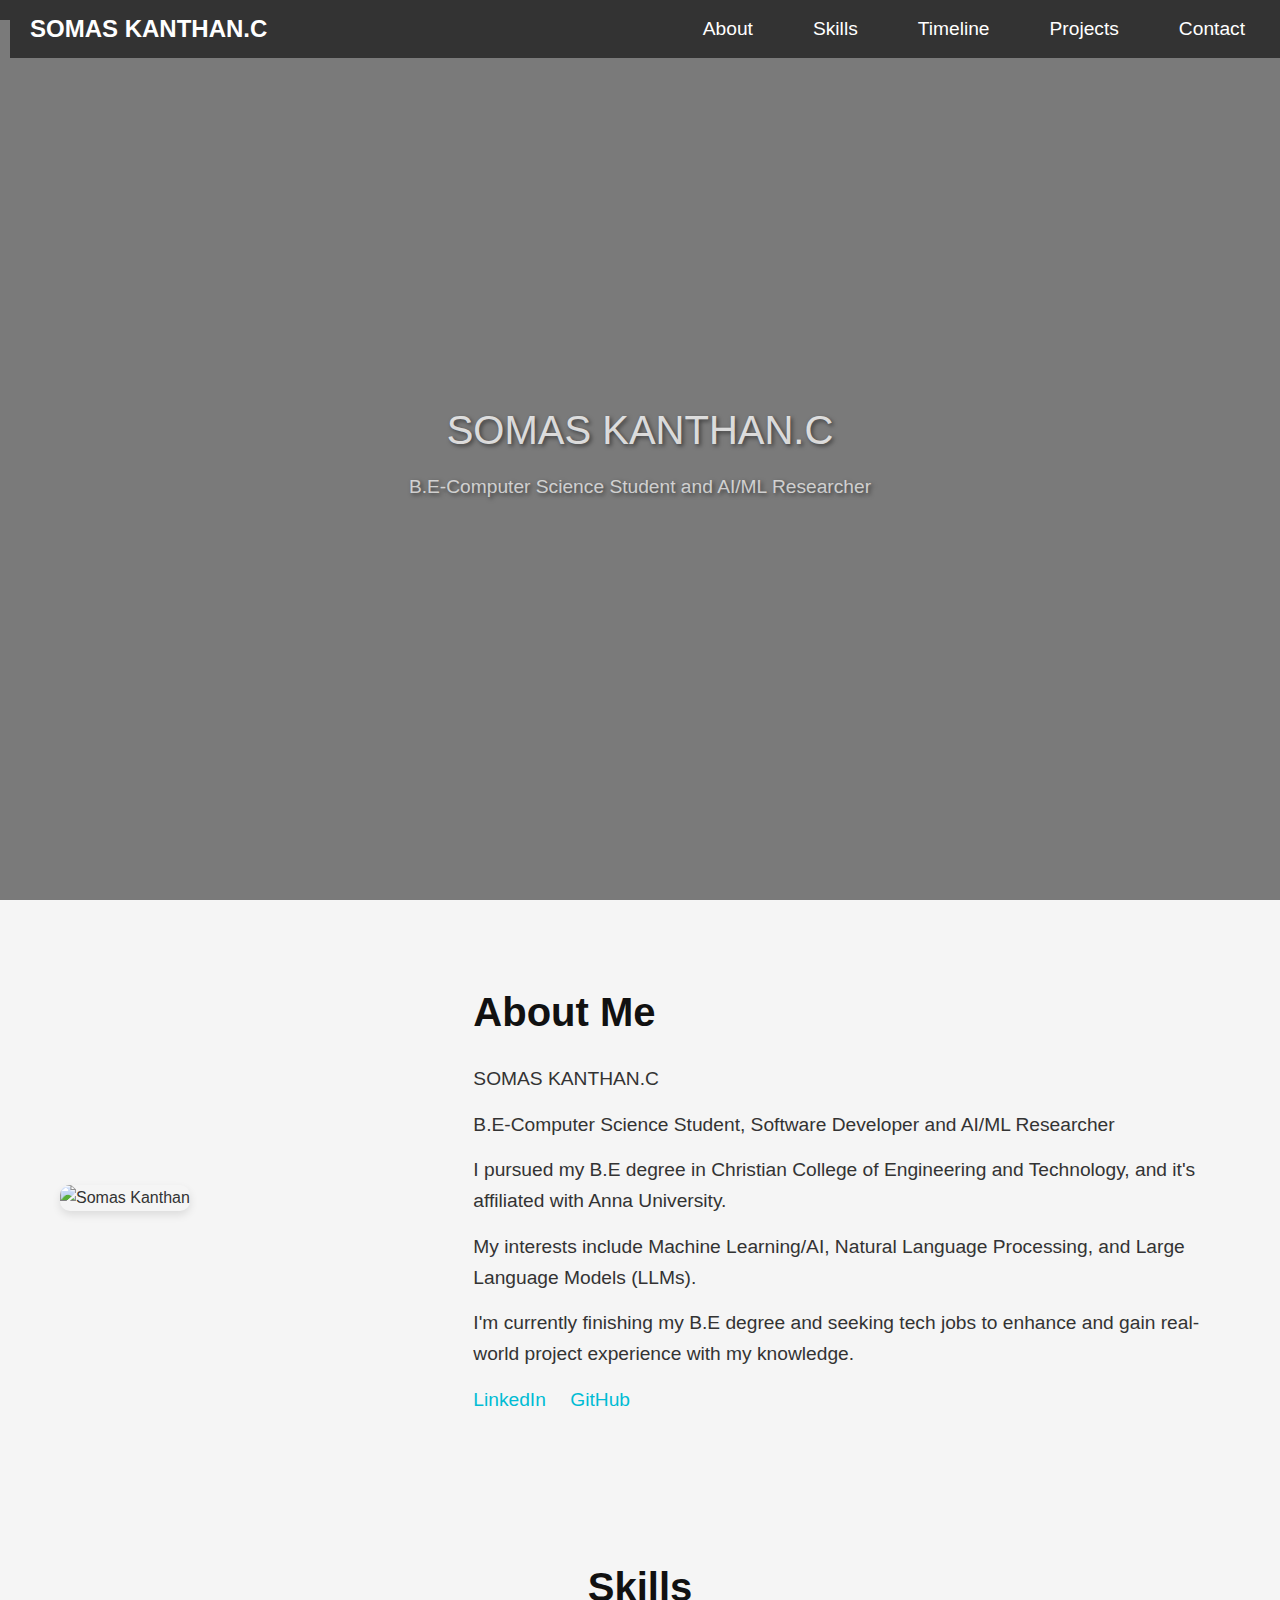
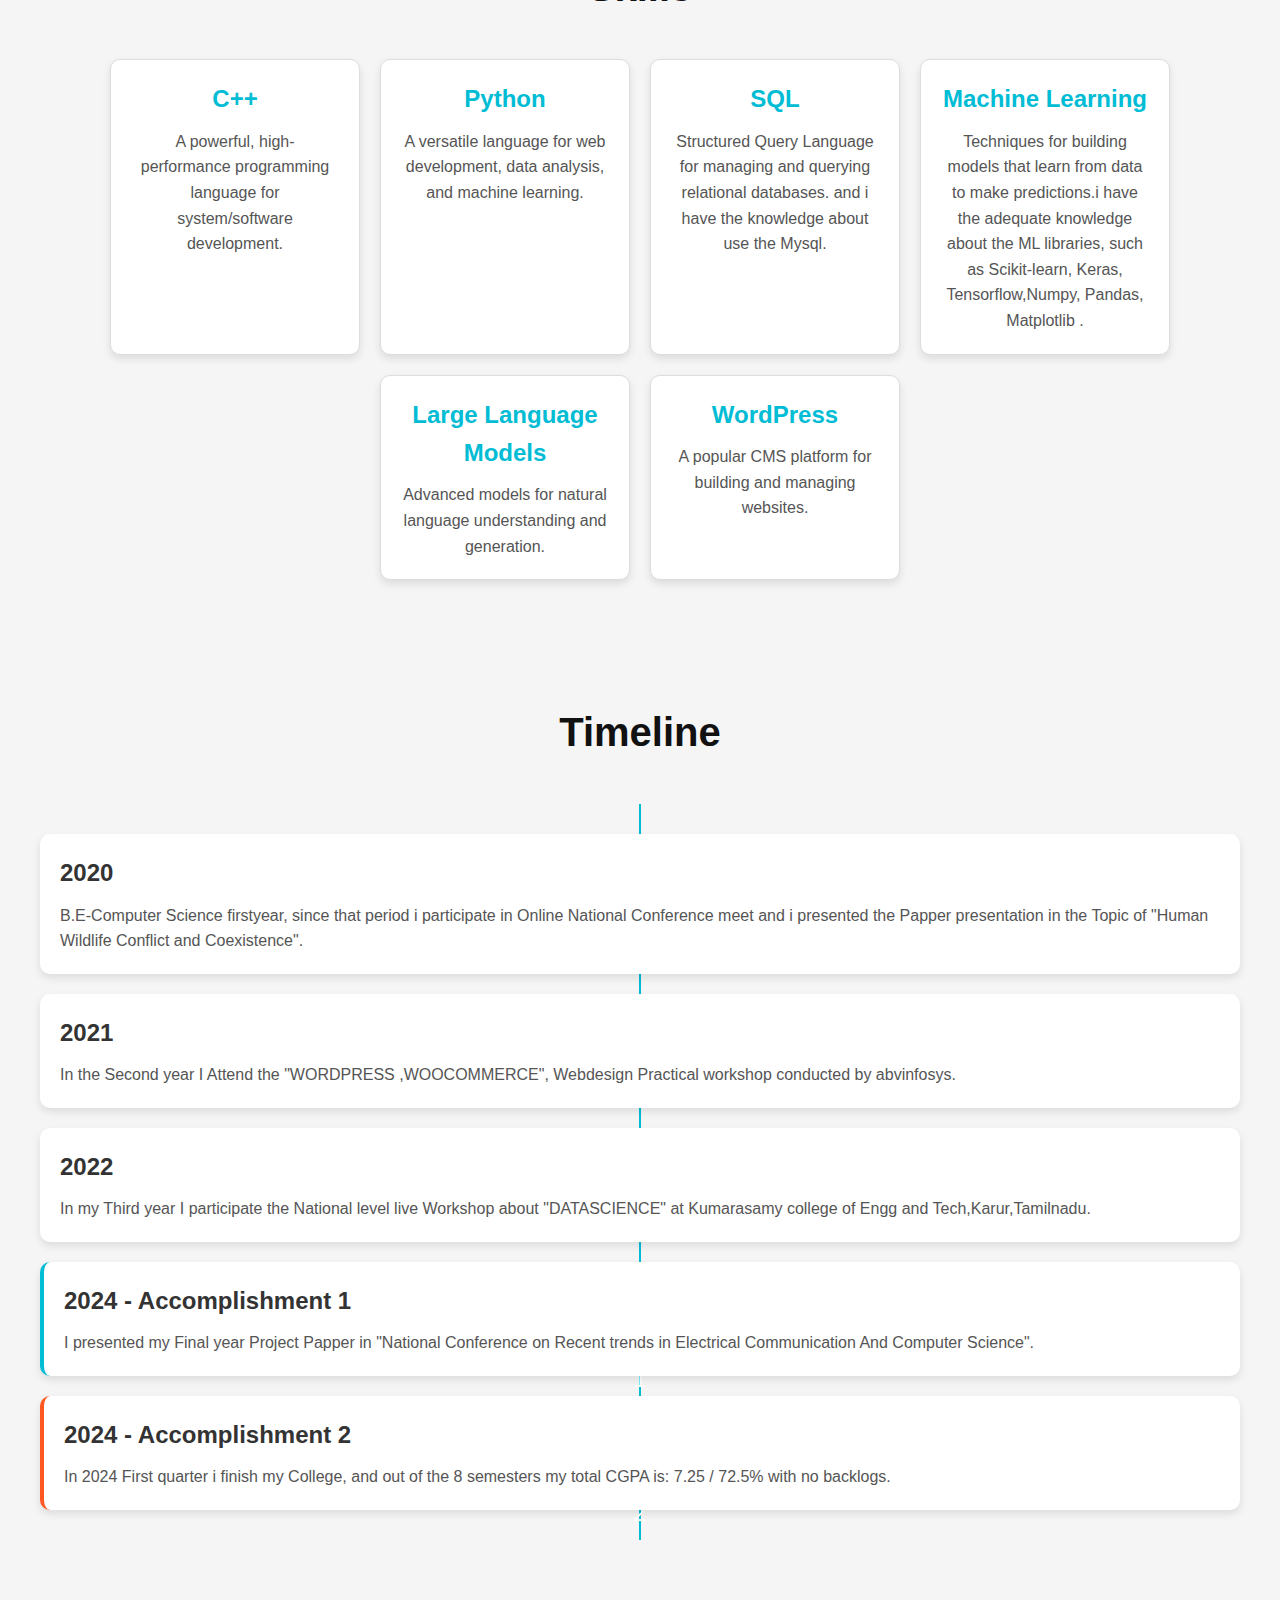
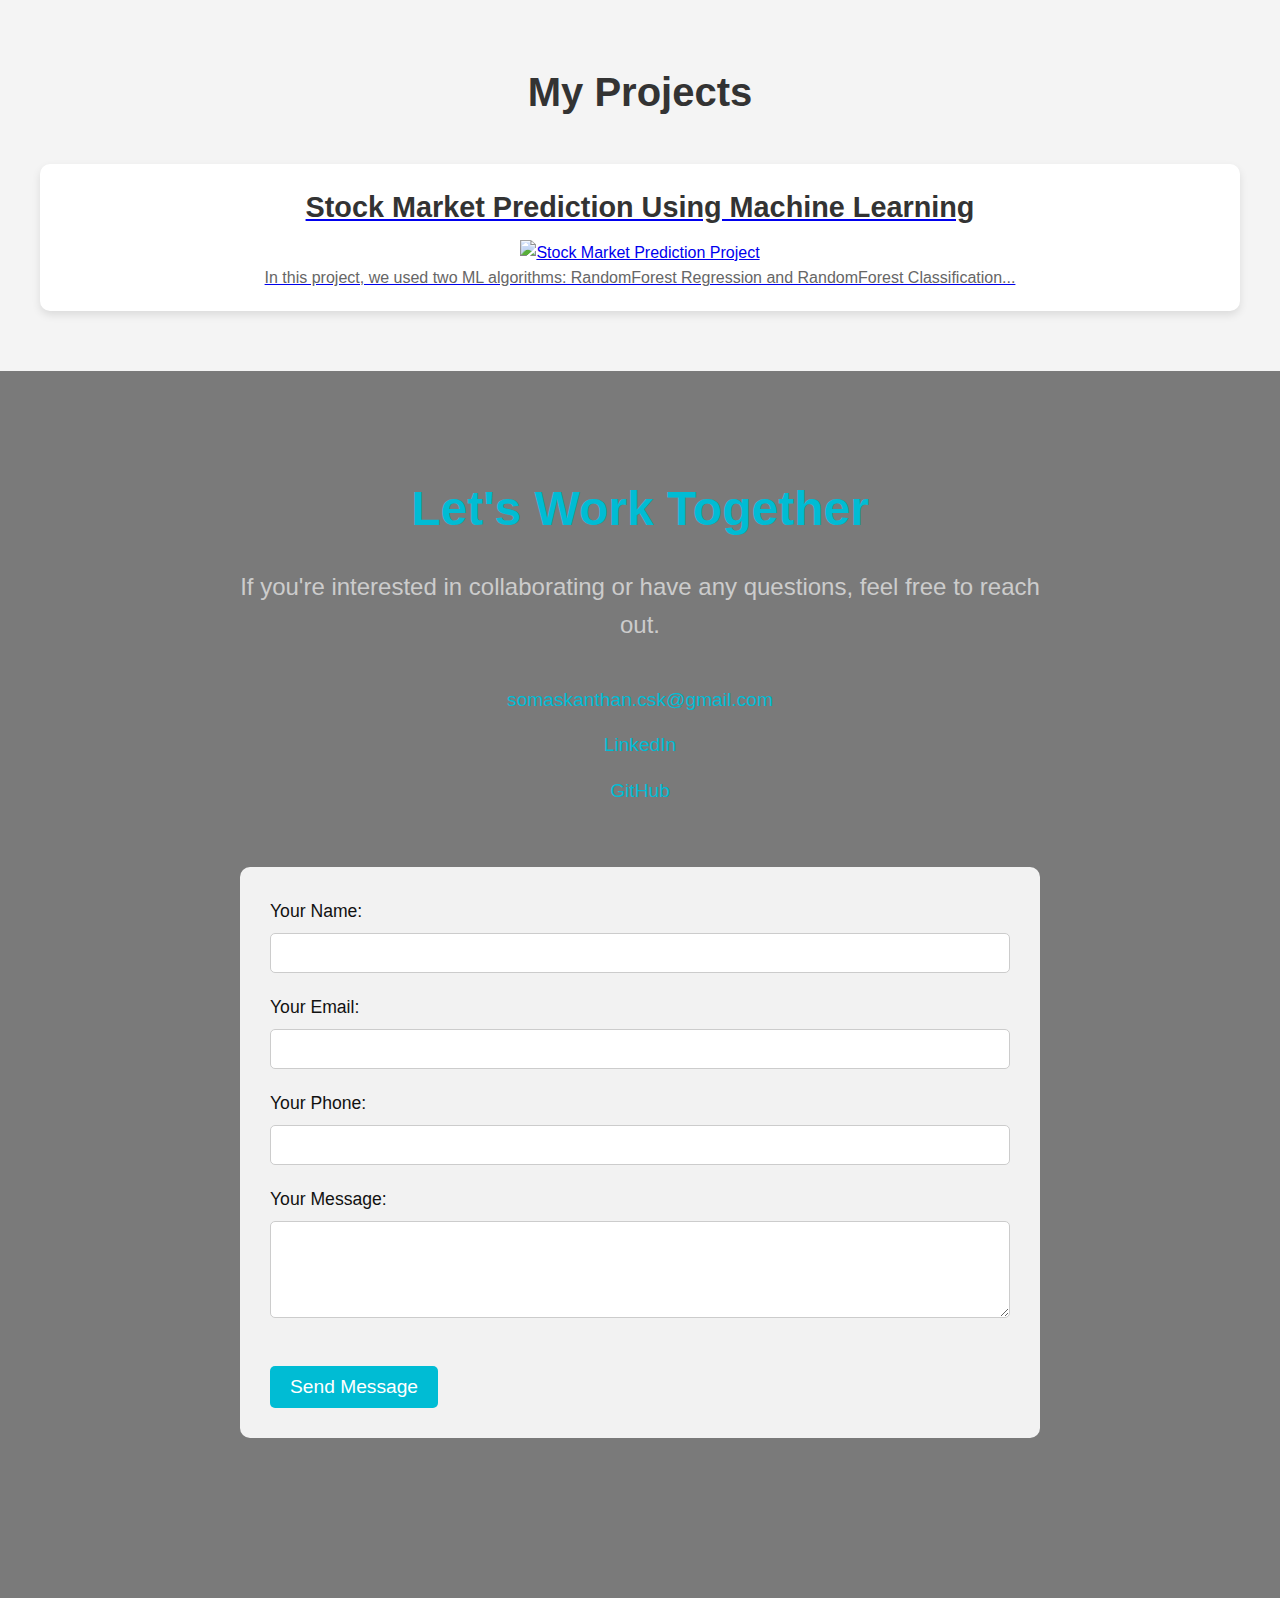
==== index.html @ 2683471f "Add files via upload" ====
<!DOCTYPE html>
<html lang="en">
<head>
    <meta charset="UTF-8">
    <meta name="viewport" content="width=device-width, initial-scale=1.0">
    <title>Somas Kanthan | Portfolio</title>
    <link rel="stylesheet" href="styles.css">
    <link href="https://fonts.googleapis.com/css2?family=Roboto:wght@400;500;700&display=swap" rel="stylesheet"> <!-- Google Fonts -->
</head>
<body>
    <header class="navbar">
  <nav class="navbar">
    <div class="nav-name">
        <a href="#hero">SOMAS KANTHAN.C</a>
    </div>
    <ul class="nav-links">
        <li><a href="#about">About</a></li>
        <li><a href="#skills">Skills</a></li>
        <li><a href="#timeline">Timeline</a></li>
        <li><a href="#projects">Projects</a></li> <!-- Added Projects link -->
        <li><a href="#contact">Contact</a></li>
    </ul>
</nav>

    </header>
    <section id="hero" class="hero-section">
    <div class="hero-content">
        <h1>SOMAS KANTHAN.C</h1>
        <p>B.E-Computer Science Student and AI/ML Researcher</p>
    </div>
</section>
<section id="about" class="about-section">
    <div class="about-container">
        <div class="about-image">
            <img src="D:/Downloads/sublime/portfolio/images/me 2.jpg" alt="Somas Kanthan">
        </div>
        <div class="about-content">
            <h2>About Me</h2>
            <p>SOMAS KANTHAN.C</p>
            <p>B.E-Computer Science Student, Software Developer and AI/ML Researcher</p>
            <p>I pursued my B.E degree in Christian College of Engineering and Technology, and it's affiliated with Anna University.</p>
            <p>My interests include Machine Learning/AI, Natural Language Processing, and Large Language Models (LLMs).</p>
            <p>I'm currently finishing my B.E degree and seeking tech jobs to enhance and gain real-world project experience with my knowledge.</p>
            <div class="about-links">
                <a href="https://www.linkedin.com/in/csomask1873" target="_blank">LinkedIn</a>
                <a href="https://github.com/somaskanthan/Python_Repository" target="_blank">GitHub</a>
            </div>
        </div>
    </div>
</section>
<section id="skills" class="skills-section">
    <div class="skills-container">
        <h2>Skills</h2>
        <div class="skills-cards">
            <div class="skill-card">
                <h3>C++</h3>
                <p>A powerful, high-performance programming language for system/software development.</p>
            </div>
            <div class="skill-card">
                <h3>Python</h3>
                <p>A versatile language for web development, data analysis, and machine learning.</p>
            </div>
            <div class="skill-card">
                <h3>SQL</h3>
                <p>Structured Query Language for managing and querying relational databases. and i have the knowledge about use the Mysql.</p>
            </div>
            <div class="skill-card">
                <h3>Machine Learning</h3>
                <p>Techniques for building models that learn from data to make predictions.i have the adequate knowledge about the ML libraries, such as Scikit-learn, Keras, Tensorflow,Numpy, Pandas, Matplotlib .</p>
            </div>
            <div class="skill-card">
                <h3>Large Language Models</h3>
                <p>Advanced models for natural language understanding and generation.</p>
            </div>
            <div class="skill-card">
                <h3>WordPress</h3>
                <p>A popular CMS platform for building and managing websites.</p>
            </div>
        </div>
    </div>
</section>
<section id="timeline" class="timeline-section">
    <div class="timeline-container">
        <h2>Timeline</h2>
        <div class="timeline">
            <div class="timeline-item">
                <div class="timeline-icon">2020</div>
                <div class="timeline-content">
                    <h3>2020</h3>
                    <p>B.E-Computer Science firstyear, since that period i participate in Online National Conference meet and i presented the Papper presentation in the Topic of "Human Wildlife Conflict and Coexistence". </p>
                </div>
            </div>
            <div class="timeline-item">
                <div class="timeline-icon">2021</div>
                <div class="timeline-content">
                    <h3>2021</h3>
                    <p>In the Second year I Attend the "WORDPRESS ,WOOCOMMERCE", Webdesign Practical workshop conducted by abvinfosys.</p>
                </div>
            </div>
            <div class="timeline-item">
                <div class="timeline-icon">2022</div>
                <div class="timeline-content">
                    <h3>2022</h3>
                    <p>In my Third year I participate the National level live Workshop about "DATASCIENCE" at Kumarasamy college of Engg and Tech,Karur,Tamilnadu.</p>
                </div>
            </div>
            <div class="timeline-item">
                <div class="timeline-icon icon-accomplishment1">2024-1</div>
                <div class="timeline-content content-accomplishment1">
                    <h3>2024 - Accomplishment 1</h3>
                    <p>I presented my Final year Project Papper in "National Conference on Recent trends in Electrical Communication And Computer Science".
                    </p>
                </div>
            </div>
            <div class="timeline-item">
                <div class="timeline-icon icon-accomplishment2">2024-2</div>
                <div class="timeline-content content-accomplishment2">
                    <h3>2024 - Accomplishment 2</h3>
                    <p>In 2024 First quarter i finish my College, and out of the 8 semesters my total CGPA is: 7.25 / 72.5% with no backlogs.</p>
                </div>
            </div>
         </div>
    </div>
</section>
<section id="projects" class="projects-section">
    <h2>My Projects</h2>
    <div class="projects-grid">
        <!-- Project 1 Card -->
        <div class="project-card">
            <a href="project1.html">
                <div class="project-content">
                    <h3>Stock Market Prediction Using Machine Learning</h3>
                    <div class="project-image">
                        <img src="C:/Users/SomasKanthan/OneDrive/Pictures/Screenshots/Screenshot 2024-05-09 181832.png" alt="Stock Market Prediction Project">
                    </div>
                    <p>In this project, we used two ML algorithms: RandomForest Regression and RandomForest Classification...</p>
                </div>
            </a>
        </div>
    </div>
</section>



<section id="contact" class="contact-section">
    <div class="contact-container">
        <h2>Let's Work Together</h2>
        <p>If you're interested in collaborating or have any questions, feel free to reach out.</p>
        <div class="contact-links">
            <a href="mailto:somaskanthan.csk@gmail.com" class="contact-link">somaskanthan.csk@gmail.com</a>
            <a href="https://www.linkedin.com/in/csomask1873" target="_blank" class="contact-link">LinkedIn</a>
            <a href="https://github.com/somaskanthan/Python_Repository" target="_blank" class="contact-link">GitHub</a>
        </div>
    </div>

    <!-- Contact Form -->
    <div class="contact-form-container">
        <form action="https://formspree.io/f/{your_form_id}" method="POST">
            <div class="form-group">
                <label for="name">Your Name:</label>
                <input type="text" id="name" name="name" required>
            </div>
            <div class="form-group">
                <label for="email">Your Email:</label>
                <input type="email" id="email" name="_replyto" required>
            </div>
            <div class="form-group">
                <label for="phone">Your Phone:</label>
                <input type="text" id="phone" name="phone">
            </div>
            <div class="form-group">
                <label for="message">Your Message:</label>
                <textarea id="message" name="message" rows="5" required></textarea>
            </div>
            <button type="submit">Send Message</button>
        </form>
    </div>
</section>










<!-- Add the rest of your sections here -->
</body>
</html>
---- styles.css ----
/* Reset */
* {
    margin: 0;
    padding: 0;
    box-sizing: border-box;
}

/* Body Styling */
body {
    font-family: 'Roboto', sans-serif;
    background-color: #1e1e1e;
    color: #fff;
    line-height: 1.6;
}

/* Navigation Bar Styling */
.navbar {
    display: flex;
    justify-content: flex-start;
    align-items: center;
    padding: 0 50px; /* Adjusted padding to match spacing */
    background-color: #333;
    position: fixed;
    width: 100%;
    top: 0;
    z-index: 1000;
}

.nav-name {
    margin-right: 50px; /* Added margin to create space between the name and the navigation links */
}

.nav-name a {
    text-decoration: none;
    color: #c7be5a; /* Color for your name */
    font-size: 1.2em;
    font-weight: bold;
    transition: color 0.3s;
}

.nav-links {
    list-style: none;
    margin: 0;
    padding: 0;
    display: flex;
}

.nav-links li {
    margin: 0 25px; /* Adjusted spacing between navigation items */
}

.nav-links a {
    text-decoration: none;
    color: #fff;
    font-size: 1.2em;
    transition: color 0.3s;
}

.nav-links a:hover {
    color: #00bcd4;
}

.nav-name a:hover {
    color: #fff;
}


/* Hero Section Styling */
/* Hero Section Styling */
.hero-section {
    height: 100vh;
    background: url('D:/Downloads/sublime/portfolio/images/pexels-chaitaastic-1797121.jpg') no-repeat center center/cover;
    display: flex;
    justify-content: center;
    align-items: center;
    text-align: center;
    color: #fff;
    position: relative;
}

/* Darken the background image for better text contrast */
.hero-section::before {
    content: '';
    position: absolute;
    top: 0;
    left: 0;
    width: 100%;
    height: 100%;
    background: rgba(0, 0, 0, 0.5); /* Adjust opacity to darken */
    z-index: 0;
}

.hero-content {
    z-index: 1;
}

.hero-section h1 {
    font-size: 2.5em; /* Reduced font size */
    margin-bottom: 10px;
    font-weight: 500;
    color: rgba(255, 255, 255, 0.8); /* Adjusted color for less visibility */
    text-shadow: 2px 2px 4px rgba(0, 0, 0, 0.5); /* Subtle text shadow */
}

.hero-section p {
    font-size: 1.2em; /* Reduced font size */
    font-weight: 400;
    color: rgba(255, 255, 255, 0.7); /* Adjusted color for less visibility */
    text-shadow: 2px 2px 4px rgba(0, 0, 0, 0.5); /* Subtle text shadow */
}
/* About Section Styling */
/* About Section Styling */
.about-section {
    padding: 60px 20px;
    background-color: #f5f5f5;
    color: #333;
}

.about-container {
    display: flex;
    flex-wrap: wrap;
    max-width: 1200px;
    margin: 0 auto;
    align-items: center;
}

.about-image {
    flex: 1;
    padding: 20px;
}

.about-image img {
    width: 100%;
    border-radius: 10px;
    box-shadow: 0 4px 8px rgba(0, 0, 0, 0.1);
}

.about-content {
    flex: 2;
    padding: 20px;
}

.about-content h2 {
    font-size: 2.5em;
    margin-bottom: 20px;
    color: #111;
}

.about-content p {
    font-size: 1.2em;
    margin-bottom: 15px;
    line-height: 1.6;
}

.about-links a {
    display: inline-block;
    margin-right: 20px;
    font-size: 1.2em;
    color: #00bcd4;
    text-decoration: none;
    transition: color 0.3s ease;
}

.about-links a:hover {
    color: #007b8f;
}
/*
/* Skills Section Styling */
/* Skills Section Styling */
.skills-section {
    padding: 60px 20px;
    background-color: #f5f5f5;
    color: #333;
    text-align: center;
}

.skills-container {
    max-width: 1200px;
    margin: 0 auto;
}

.skills-section h2 {
    font-size: 2.5em;
    margin-bottom: 40px;
    color: #111;
}

.skills-cards {
    display: flex;
    flex-wrap: wrap;
    justify-content: center;
    gap: 20px;
}

.skill-card {
    background-color: #fff;
    border: 1px solid #ddd;
    border-radius: 10px;
    padding: 20px;
    width: 250px;
    box-shadow: 0 4px 8px rgba(0, 0, 0, 0.1);
    transition: transform 0.3s ease, box-shadow 0.3s ease;
}

.skill-card:hover {
    transform: translateY(-5px);
    box-shadow: 0 6px 12px rgba(0, 0, 0, 0.15);
}

.skill-card h3 {
    font-size: 1.5em;
    margin-bottom: 10px;
    color: #00bcd4;
}

.skill-card p {
    font-size: 1em;
    color: #555;
}
/*
/* Timeline Section Styling */
.timeline-section {
    padding: 60px 20px;
    background-color: #f5f5f5;
    color: #333;
}

.timeline-container {
    max-width: 1200px;
    margin: 0 auto;
    position: relative;
}

.timeline-container h2 {
    font-size: 2.5em;
    margin-bottom: 40px;
    color: #111;
    text-align: center;
}

.timeline {
    position: relative;
    padding: 10px 0;
}

.timeline::before {
    content: '';
    position: absolute;
    left: 50%;
    height: 100%;
    border-left: 2px solid #00bcd4;
    top: 0;
    transform: translateX(-50%);
}

.timeline-item {
    position: relative;
    margin: 20px 0;
    display: flex;
    align-items: center;
}

.timeline-icon {
    position: absolute;
    left: 50%;
    width: 60px;
    height: 60px;
    color: #fff;
    border-radius: 50%;
    text-align: center;
    line-height: 60px;
    font-size: 1.5em;
    transform: translateX(-50%);
    box-shadow: 0 4px 8px rgba(0, 0, 0, 0.1);
}

.icon-accomplishment1 {
    background-color: #00bcd4; /* Color for Accomplishment 1 */
}

.icon-accomplishment2 {
    background-color: #ff5722; /* Color for Accomplishment 2 */
}

.timeline-content {
    position: relative;
    width: 100%;
    padding: 20px;
    background-color: #fff;
    border-radius: 10px;
    box-shadow: 0 4px 8px rgba(0, 0, 0, 0.1);
}

.content-accomplishment1 {
    border-left: 4px solid #00bcd4; /* Border color for Accomplishment 1 */
}

.content-accomplishment2 {
    border-left: 4px solid #ff5722; /* Border color for Accomplishment 2 */
}

.timeline-content h3 {
    font-size: 1.5em;
    margin-bottom: 10px;
}

.timeline-content p {
    font-size: 1em;
    color: #555;
}


/* Contact Section Styling with Background Image */
.contact-section {
    padding: 100px 20px;
    background: url('D:/Downloads/sublime/portfolio/images/contact-background.jpg') no-repeat center center;
    background-size: cover;
    color: #fff;
    text-align: center;
    position: relative;
}

.contact-section::before {
    content: '';
    position: absolute;
    top: 0;
    left: 0;
    width: 100%;
    height: 100%;
    background-color: rgba(0, 0, 0, 0.5); /* Dark overlay to enhance text visibility */
    z-index: 1;
}

.contact-container,
.contact-form-container {
    position: relative;
    z-index: 2;
    max-width: 800px;
    margin: 0 auto 60px auto;
    text-align: left;
}

.contact-container h2 {
    font-size: 3em;
    margin-bottom: 20px;
    color: #00bcd4;
    text-align: center;
}

.contact-container p {
    font-size: 1.5em;
    margin-bottom: 40px;
    color: #ccc;
    text-align: center;
}

.contact-links {
    margin-top: 20px;
    text-align: center;
}

.contact-link {
    display: block;
    font-size: 1.2em;
    color: #00bcd4;
    margin-bottom: 15px;
    text-decoration: none;
    transition: color 0.3s;
}

.contact-link:hover {
    color: #fff;
}

/* Contact Form Styling */
.contact-form-container {
    background-color: rgba(255, 255, 255, 0.9);
    padding: 30px;
    border-radius: 10px;
}

.form-group {
    margin-bottom: 20px;
}

.form-group label {
    display: block;
    margin-bottom: 8px;
    font-size: 1.1em;
    color: #111;
}

.form-group input,
.form-group textarea {
    width: 100%;
    padding: 10px;
    border: 1px solid #ccc;
    border-radius: 5px;
    font-size: 1em;
}

button[type="submit"] {
    padding: 10px 20px;
    font-size: 1.2em;
    color: #fff;
    background-color: #00bcd4;
    border: none;
    border-radius: 5px;
    cursor: pointer;
    margin-top: 20px;
}

button[type="submit"]:hover {
    background-color: #0097a7;
}
body {
    font-family: Arial, sans-serif;
    line-height: 1.6;
    margin: 0;
    padding: 0;
}

.navbar {
    background-color: #333;
    padding: 1em;
    position: fixed;
    width: 100%;
    top: 0;
    z-index: 1000;
}

.nav-name a {
    color: #8f6f0e;
    font-size: 1.5em;
    text-decoration: none;
}

.nav-links {
    list-style: none;
    float: right;
}

.nav-links li {
    display: inline;
    margin-left: 15px;
}

.nav-links a {
    color: white;
    text-decoration: none;
    font-size: 1.2em;
}

.project-detail {
    margin: 80px auto 20px auto;
    padding: 20px;
    max-width: 800px;
    background-color: #f9f9f9;
    border-radius: 10px;
}

.project-detail h2 {
    color: #333;
    margin-bottom: 20px;
}

.project-detail h3 {
    color: #555;
    margin-top: 30px;
}

.project-detail p {
    color: #666;
    margin-bottom: 15px;
}
/* */
.projects-section {
    padding: 60px 20px;
    background-color: #f4f4f4;
}

.projects-grid {
    display: grid;
    grid-template-columns: repeat(auto-fit, minmax(300px, 1fr));
    gap: 20px;
    max-width: 1200px;
    margin: 0 auto;
}

.project-card {
    background-color: white;
    border-radius: 10px;
    overflow: hidden;
    box-shadow: 0 4px 8px rgba(0, 0, 0, 0.1);
    transition: transform 0.3s ease;
}

.project-card:hover {
    transform: translateY(-5px);
}

.project-image img {
    width: 100%;
    height: auto;
}

.project-content {
    padding: 20px;
}

.project-content h3 {
    margin: 0 0 10px;
    color: #333;
    font-size: 1.5em;
}

.project-content p {
    color: #666;
    margin-bottom: 0;
}
/**/
..projects-section {
    padding: 60px 20px;
    background-color: #f4f4f4;
}

.projects-section h2 {
    text-align: center;
    font-size: 2.5em;
    color: #333;
    margin-bottom: 40px;
}

.projects-grid {
    display: grid;
    grid-template-columns: repeat(auto-fit, minmax(300px, 1fr));
    gap: 20px;
    max-width: 1200px;
    margin: 0 auto;
}

.project-card {
    background-color: white;
    border-radius: 10px;
    overflow: hidden;
    box-shadow: 0 4px 8px rgba(0, 0, 0, 0.1);
    transition: transform 0.3s ease;
}

.project-card:hover {
    transform: translateY(-5px);
}

.project-image img {
    width: 100%;
    height: auto;
}

.project-content {
    padding: 20px;
    text-align: center;
}

.project-content h3 {
    margin: 0 0 10px;
    color: #333;
    font-size: 1.8em;
}

.project-content p {
    color: #666;
    margin-bottom: 0;
}

body {
    font-family: Arial, sans-serif;
    margin: 0;
    padding: 0;
    background-color: #f4f4f4;
}

.navbar {
    background-color: #333;
    padding: 10px;
    display: flex;
    justify-content: space-between;
    align-items: center;
    color: #fff;
}

.navbar a {
    color: #fff;
    text-decoration: none;
    padding: 10px;
}

.navbar a:hover {
    color: #f4f4f4;
    background-color: #555;
}

.project-details-section {
    padding: 40px 20px;
    max-width: 1200px;
    margin: 0 auto;
    background-color: white;
    border-radius: 10px;
    box-shadow: 0 4px 8px rgba(0, 0, 0, 0.1);
}

.project-details-section h2 {
    text-align: center;
    font-size: 2.5em;
    color: #333;
    margin-bottom: 20px;
}

.project-details-section p {
    font-size: 1.2em;
    color: #666;
    margin-bottom: 40px;
}

.image-gallery {
    display: grid;
    grid-template-columns: repeat(auto-fit, minmax(200px, 1fr));
    gap: 20px;
}

.image-card img {
    width: 100%;
    height: auto;
    border-radius: 10px;
    box-shadow: 0 4px 8px rgba(0, 0, 0, 0.1);
    transition: transform 0.3s ease;
}

.image-card img:hover {
    transform: scale(1.05);
}

footer {
    text-align: center;
    padding: 20px;
    background-color: #333;
    color: #fff;
    margin-top: 20px;
}
body {
    font-family: Arial, sans-serif;
    margin: 0;
    padding: 0;
    background-color: #f4f4f4;
}

.navbar {
    background-color: #333;
    padding: 10px;
    display: flex;
    justify-content: space-between;
    align-items: center;
    color: #fff;
}

.navbar a {
    color: #fff;
    text-decoration: none;
    padding: 10px;
}

.navbar a:hover {
    color: #f4f4f4;
    background-color: #555;
}

.project-details-section {
    padding: 40px 20px;
    max-width: 1200px;
    margin: 0 auto;
    background-color: white;
    border-radius: 10px;
    box-shadow: 0 4px 8px rgba(0, 0, 0, 0.1);
}

.project-details-section h2 {
    text-align: center;
    font-size: 2.5em;
    color: #333;
    margin-bottom: 20px;
}

.project-details-section p {
    font-size: 1.2em;
    color: #666;
    margin-bottom: 40px;
}

.image-gallery {
    display: grid;
    grid-template-columns: repeat(auto-fit, minmax(200px, 1fr));
    gap: 20px;
}

.image-card img {
    width: 100%;
    height: auto;
    border-radius: 10px;
    box-shadow: 0 4px 8px rgba(0, 0, 0, 0.1);
    transition: transform 0.3s ease;
}

.image-card img:hover {
    transform: scale(1.05);
}

footer {
    text-align: center;
    padding: 20px;
    background-color: #333;
    color: #fff;
    margin-top: 20px;
}
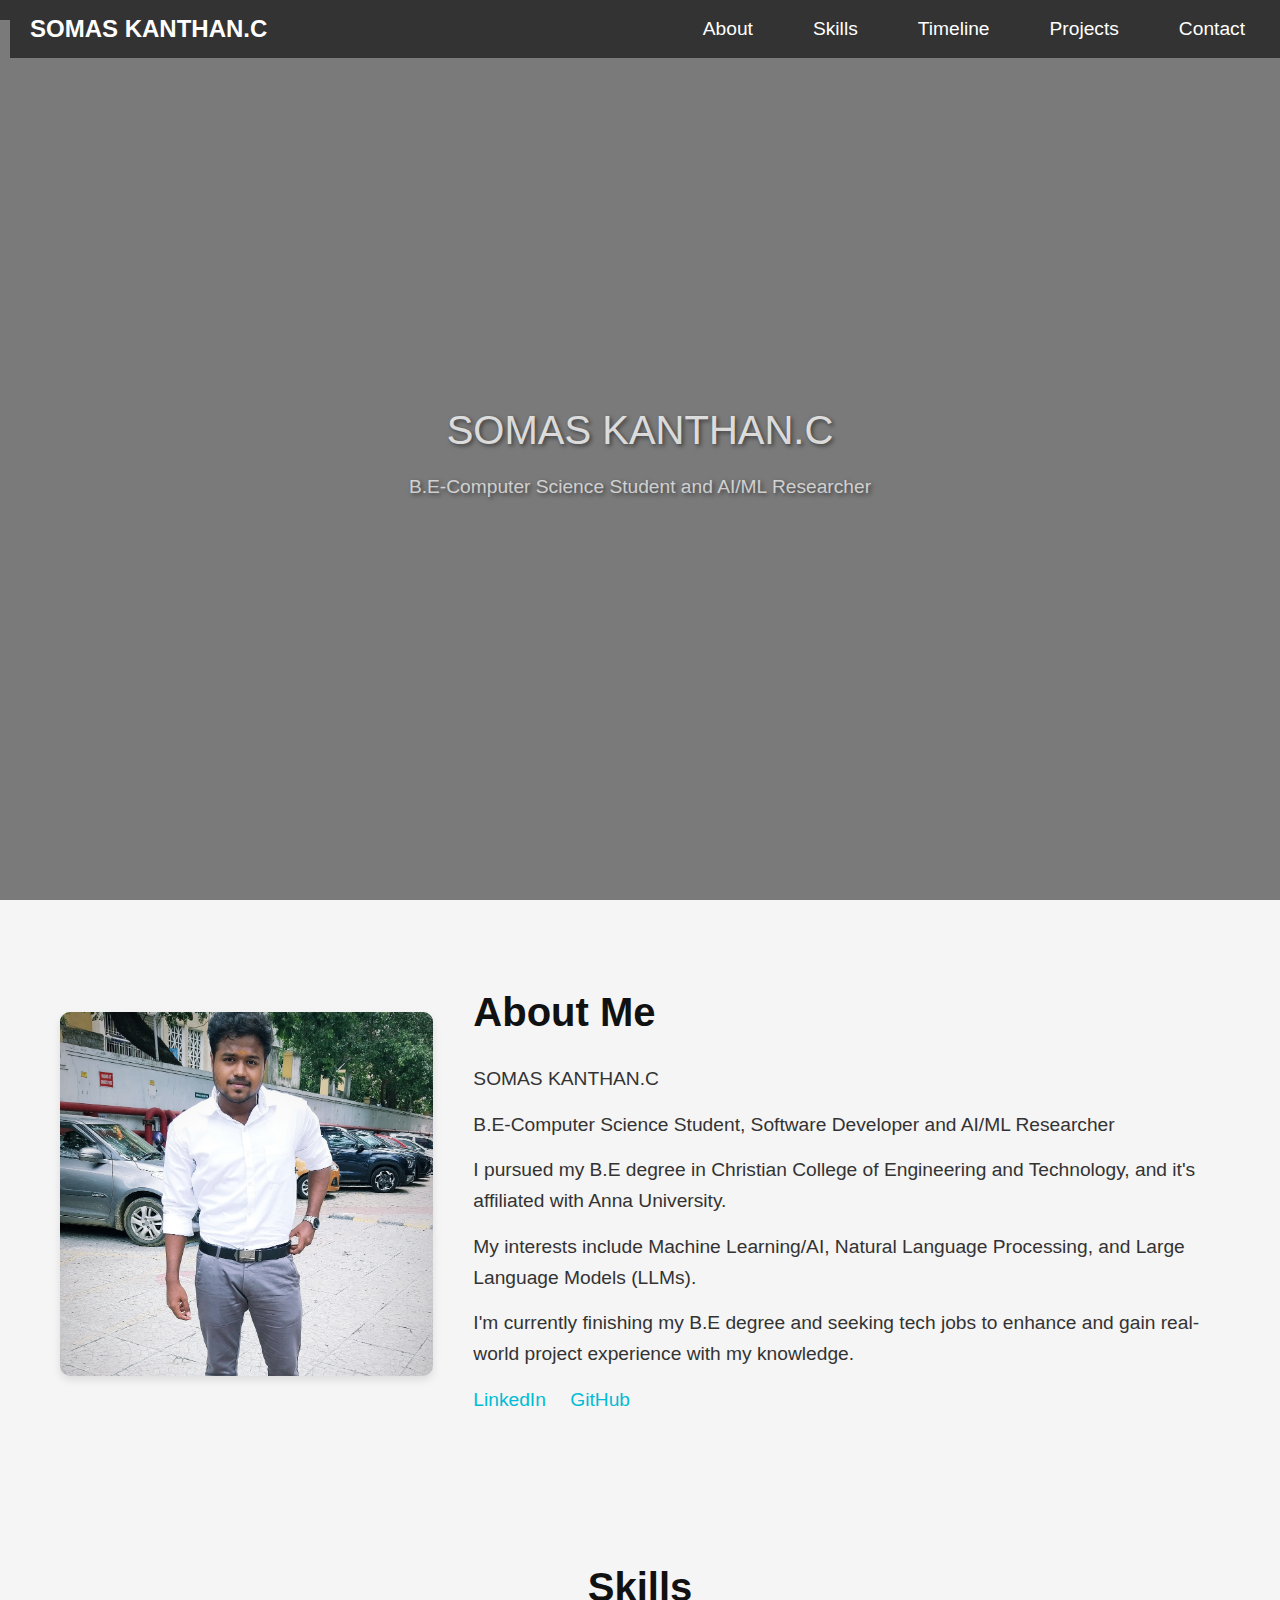
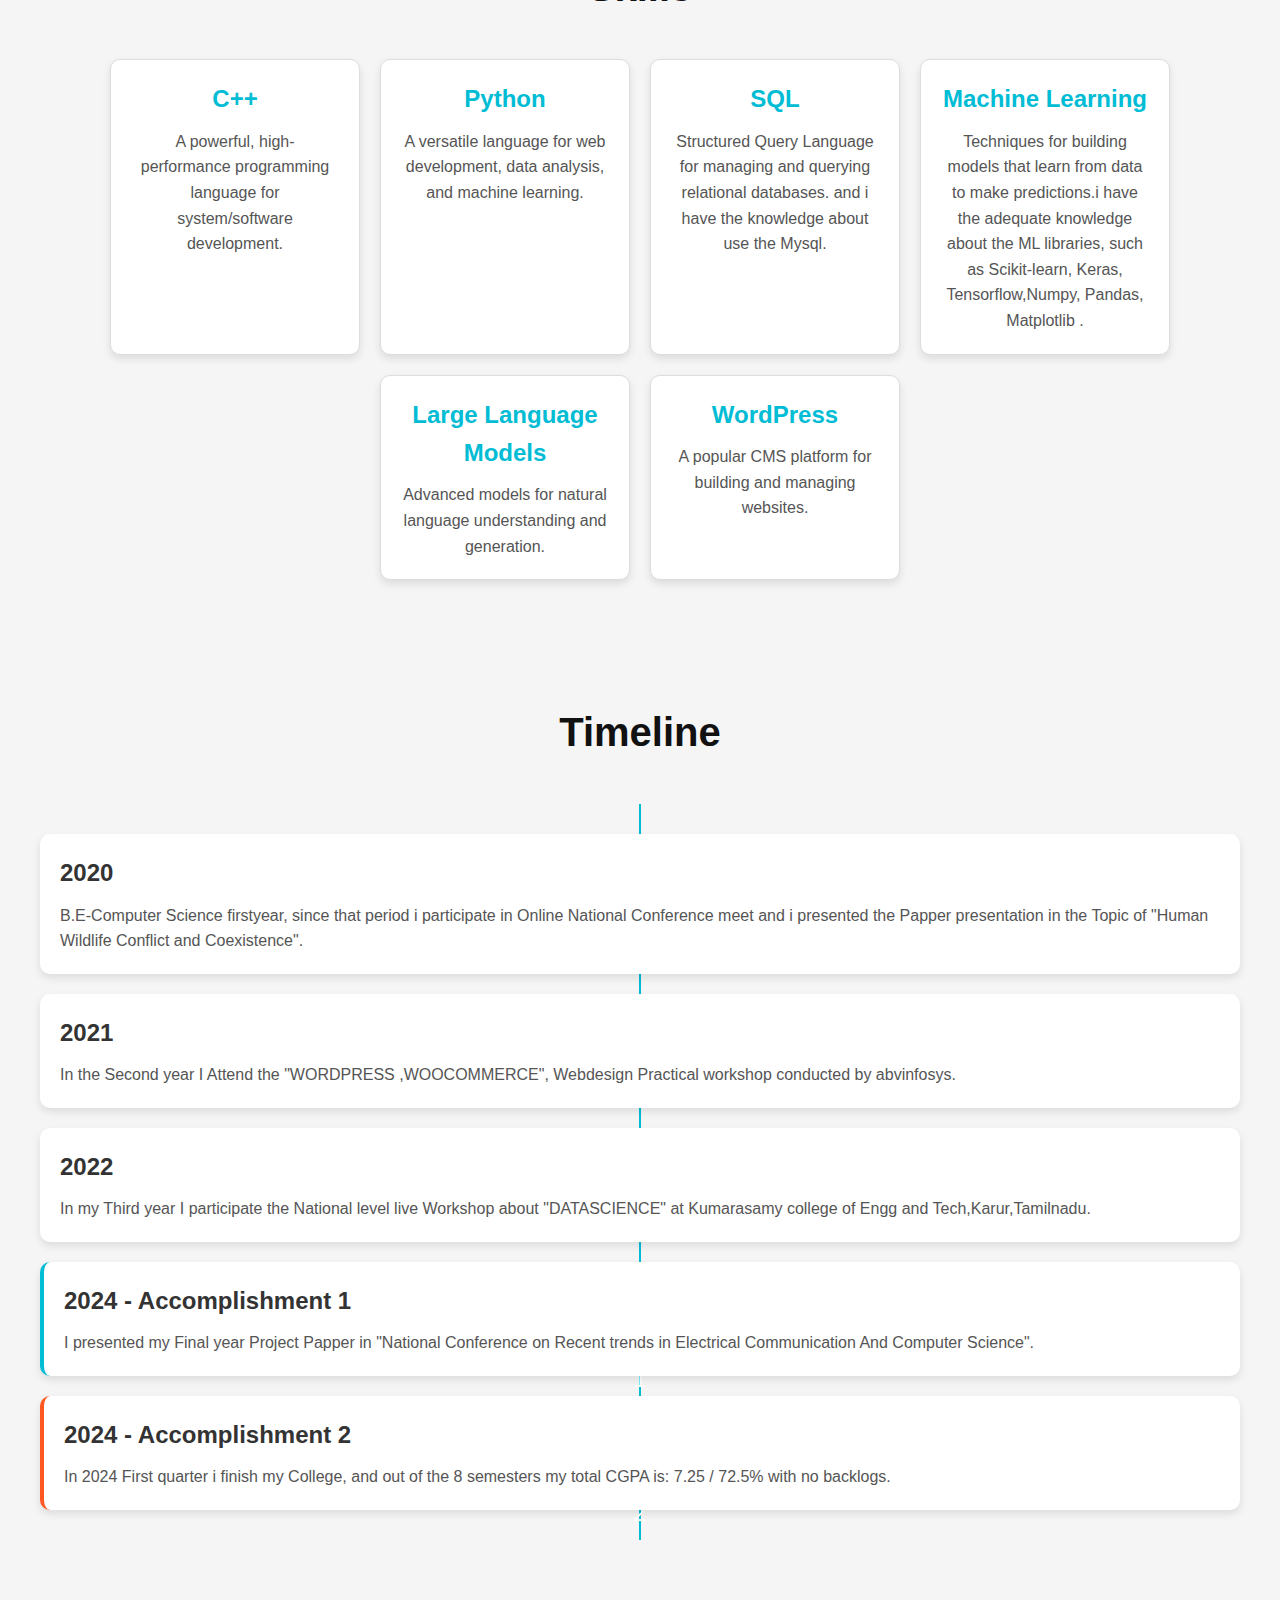
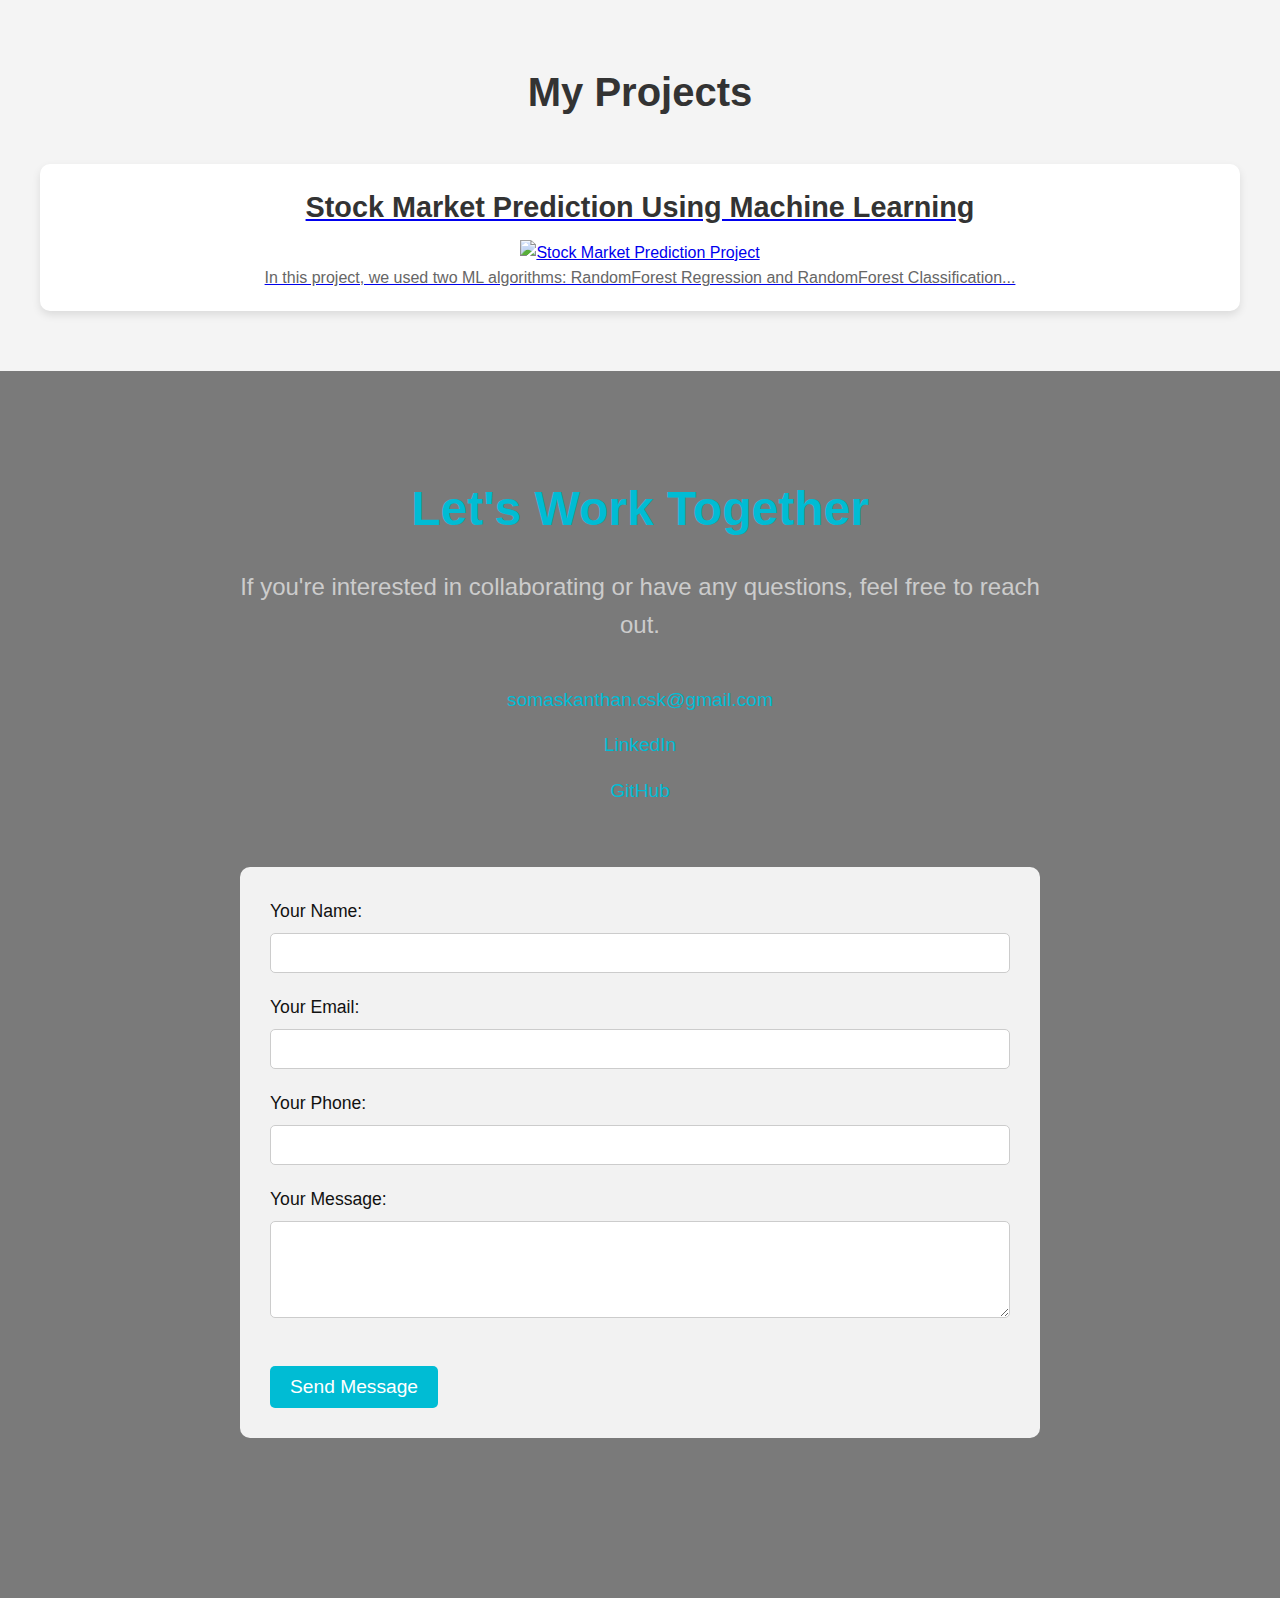
==== commit db0b0ab5: "Update index.html" ====
--- a/index.html
+++ b/index.html
@@ -32,7 +32,7 @@
 <section id="about" class="about-section">
     <div class="about-container">
         <div class="about-image">
-            <img src="D:/Downloads/sublime/portfolio/images/me 2.jpg" alt="Somas Kanthan">
+            <img src="images/me 2.jpg" alt="Somas Kanthan">
         </div>
         <div class="about-content">
             <h2>About Me</h2>
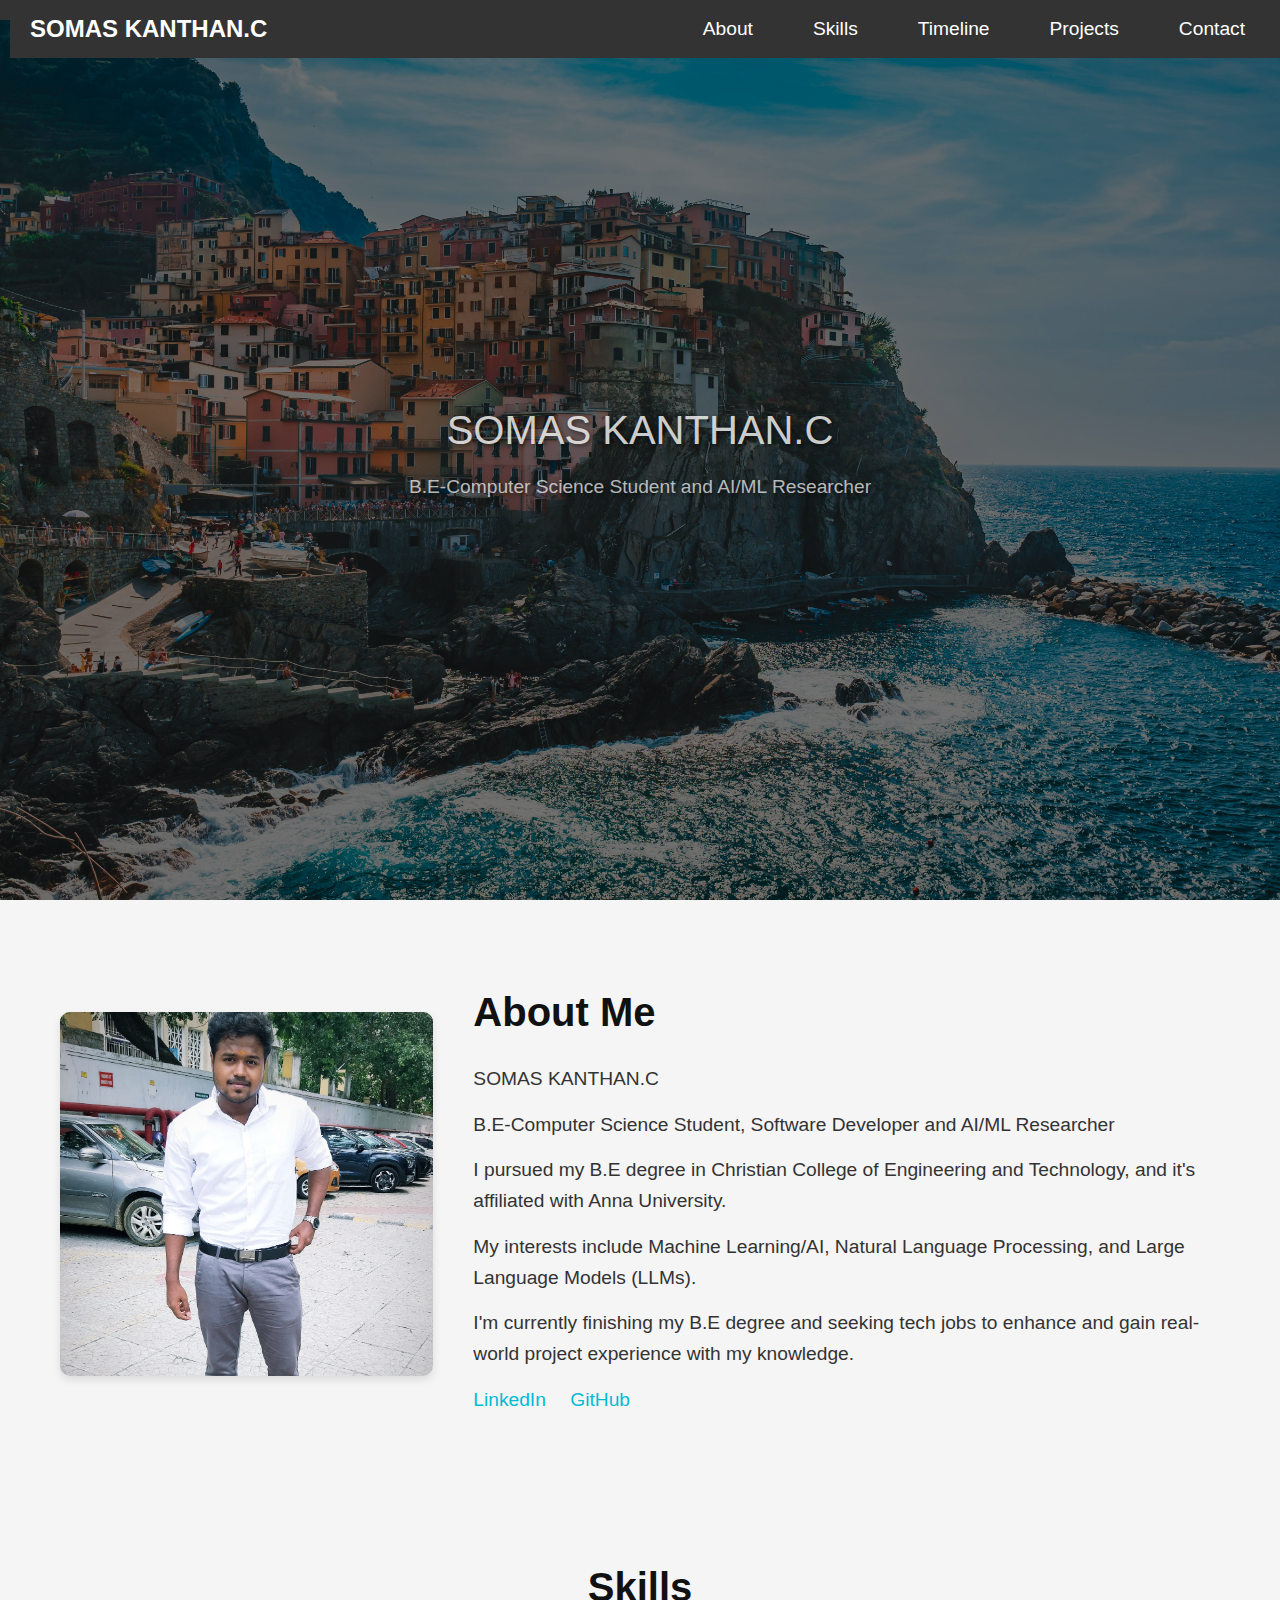
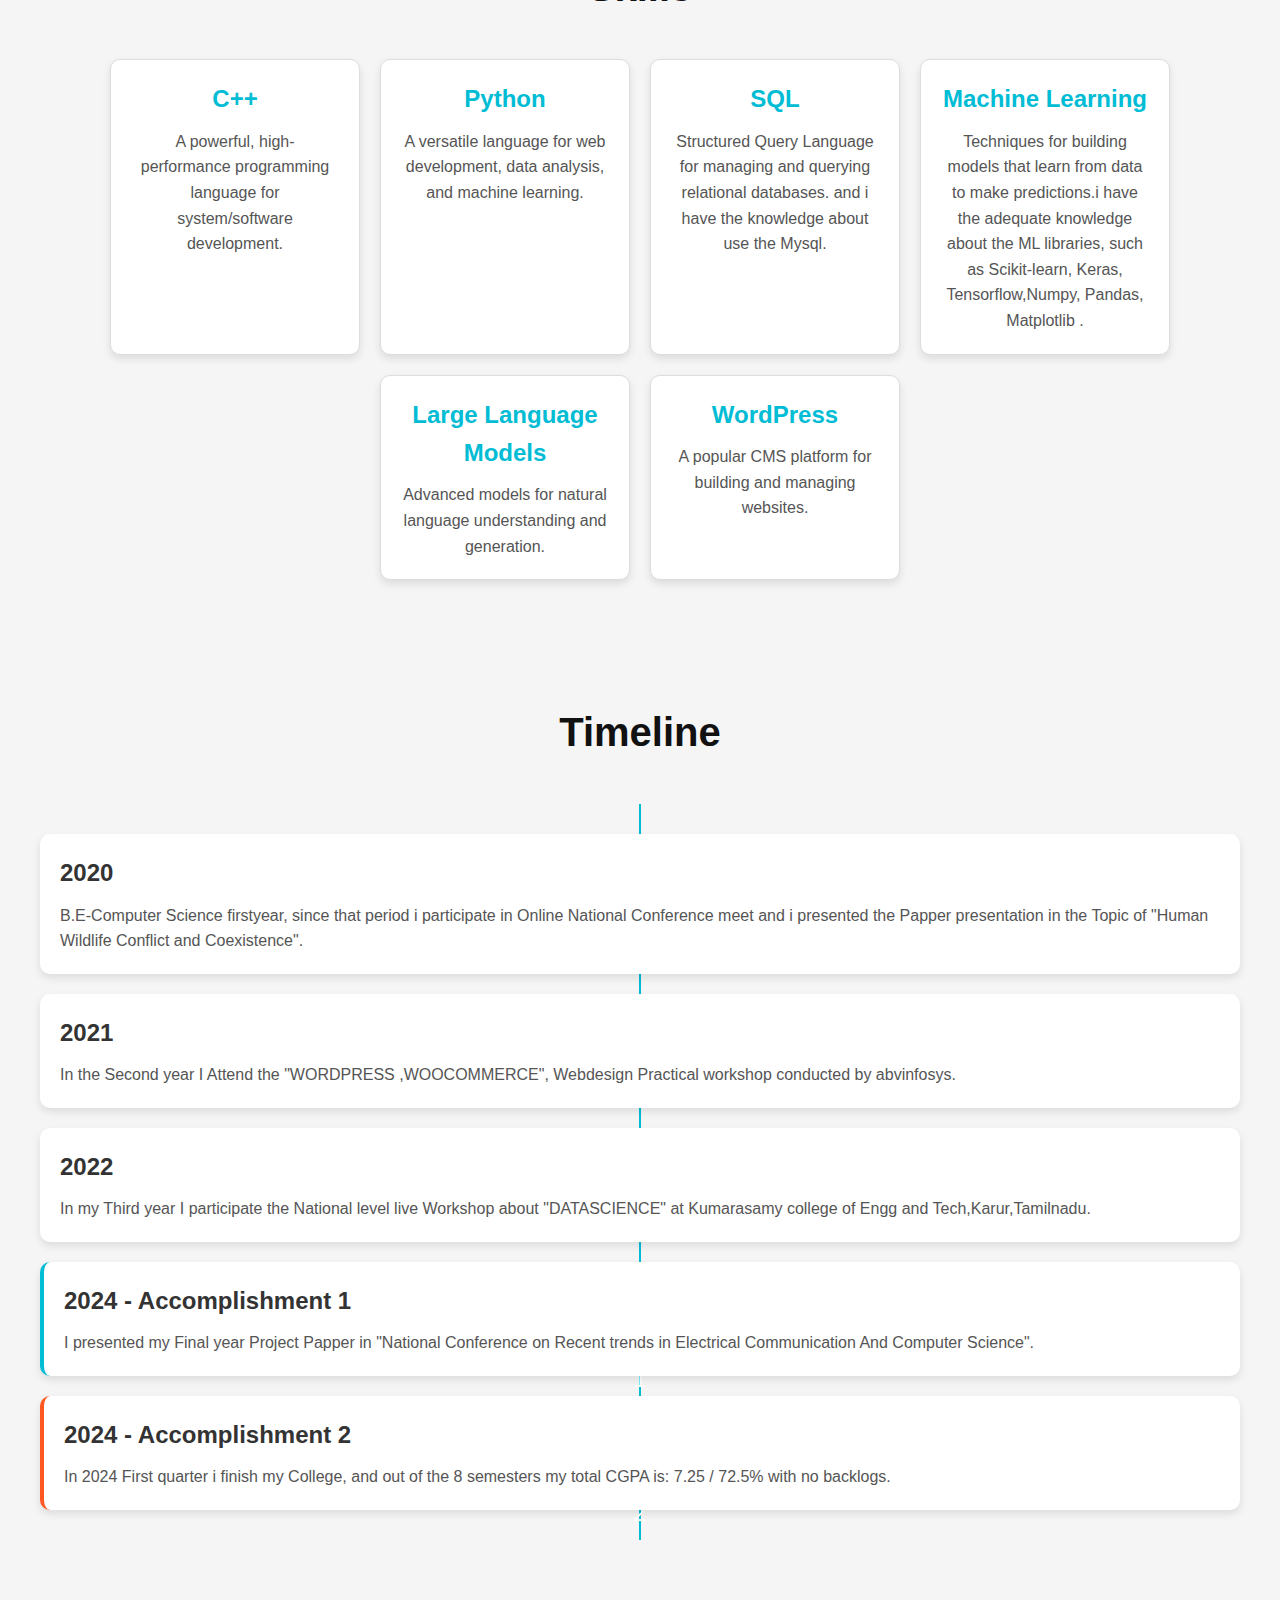
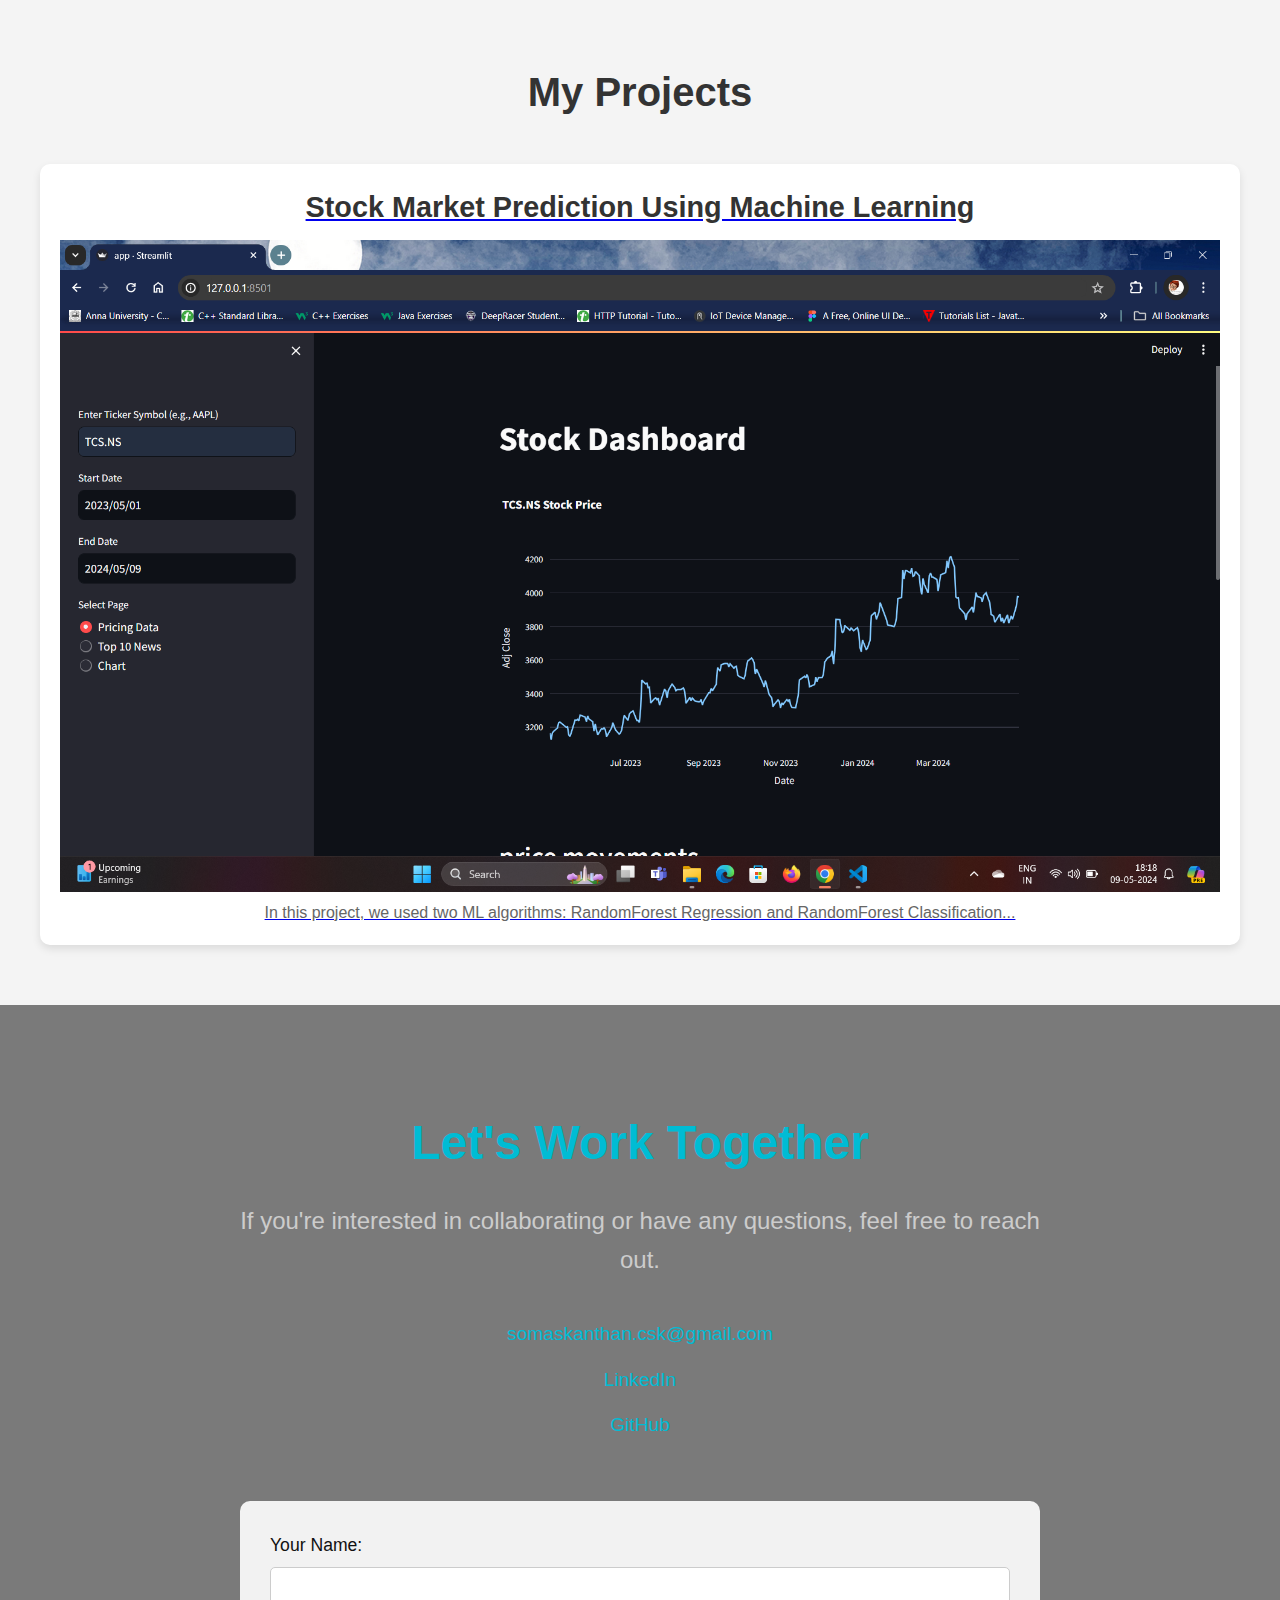
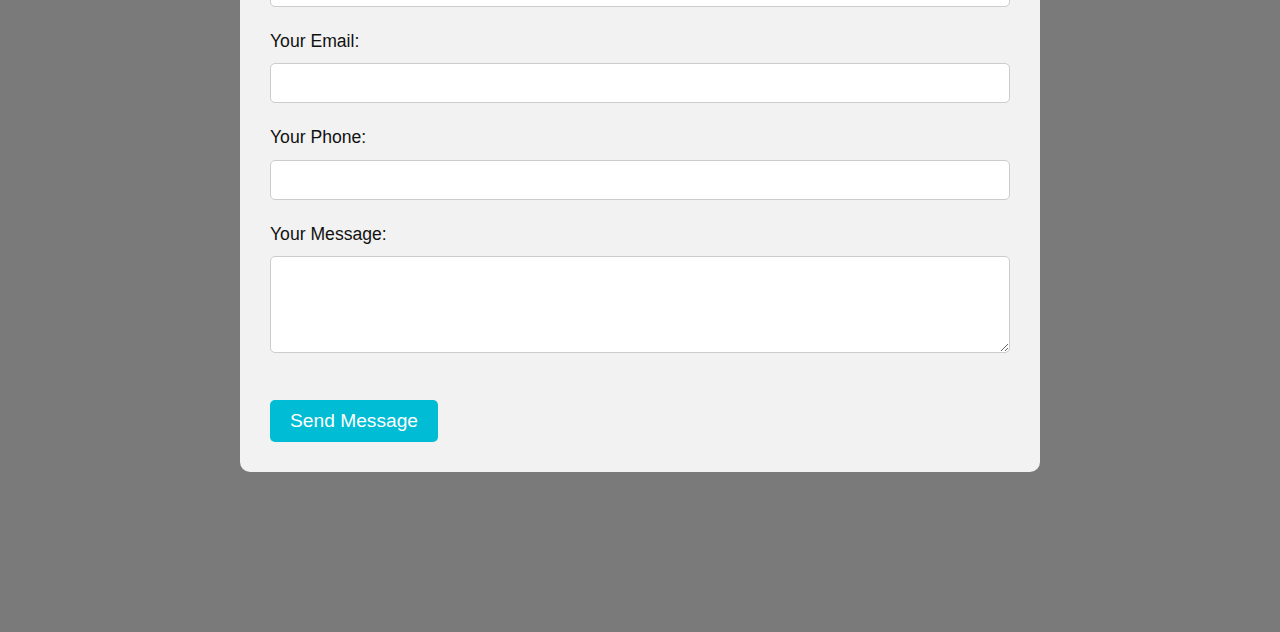
==== commit 99661dce: "Update index.html" ====
--- a/index.html
+++ b/index.html
@@ -131,7 +131,7 @@
                 <div class="project-content">
                     <h3>Stock Market Prediction Using Machine Learning</h3>
                     <div class="project-image">
-                        <img src="C:/Users/SomasKanthan/OneDrive/Pictures/Screenshots/Screenshot 2024-05-09 181832.png" alt="Stock Market Prediction Project">
+                        <img src="images\dashboard.png" alt="Stock Market Prediction Project">
                     </div>
                     <p>In this project, we used two ML algorithms: RandomForest Regression and RandomForest Classification...</p>
                 </div>
--- a/styles.css
+++ b/styles.css
@@ -69,7 +69,7 @@
 /* Hero Section Styling */
 .hero-section {
     height: 100vh;
-    background: url('D:/Downloads/sublime/portfolio/images/pexels-chaitaastic-1797121.jpg') no-repeat center center/cover;
+    background: url('images/pexels-chaitaastic-1797121.jpg') no-repeat center center/cover;
     display: flex;
     justify-content: center;
     align-items: center;
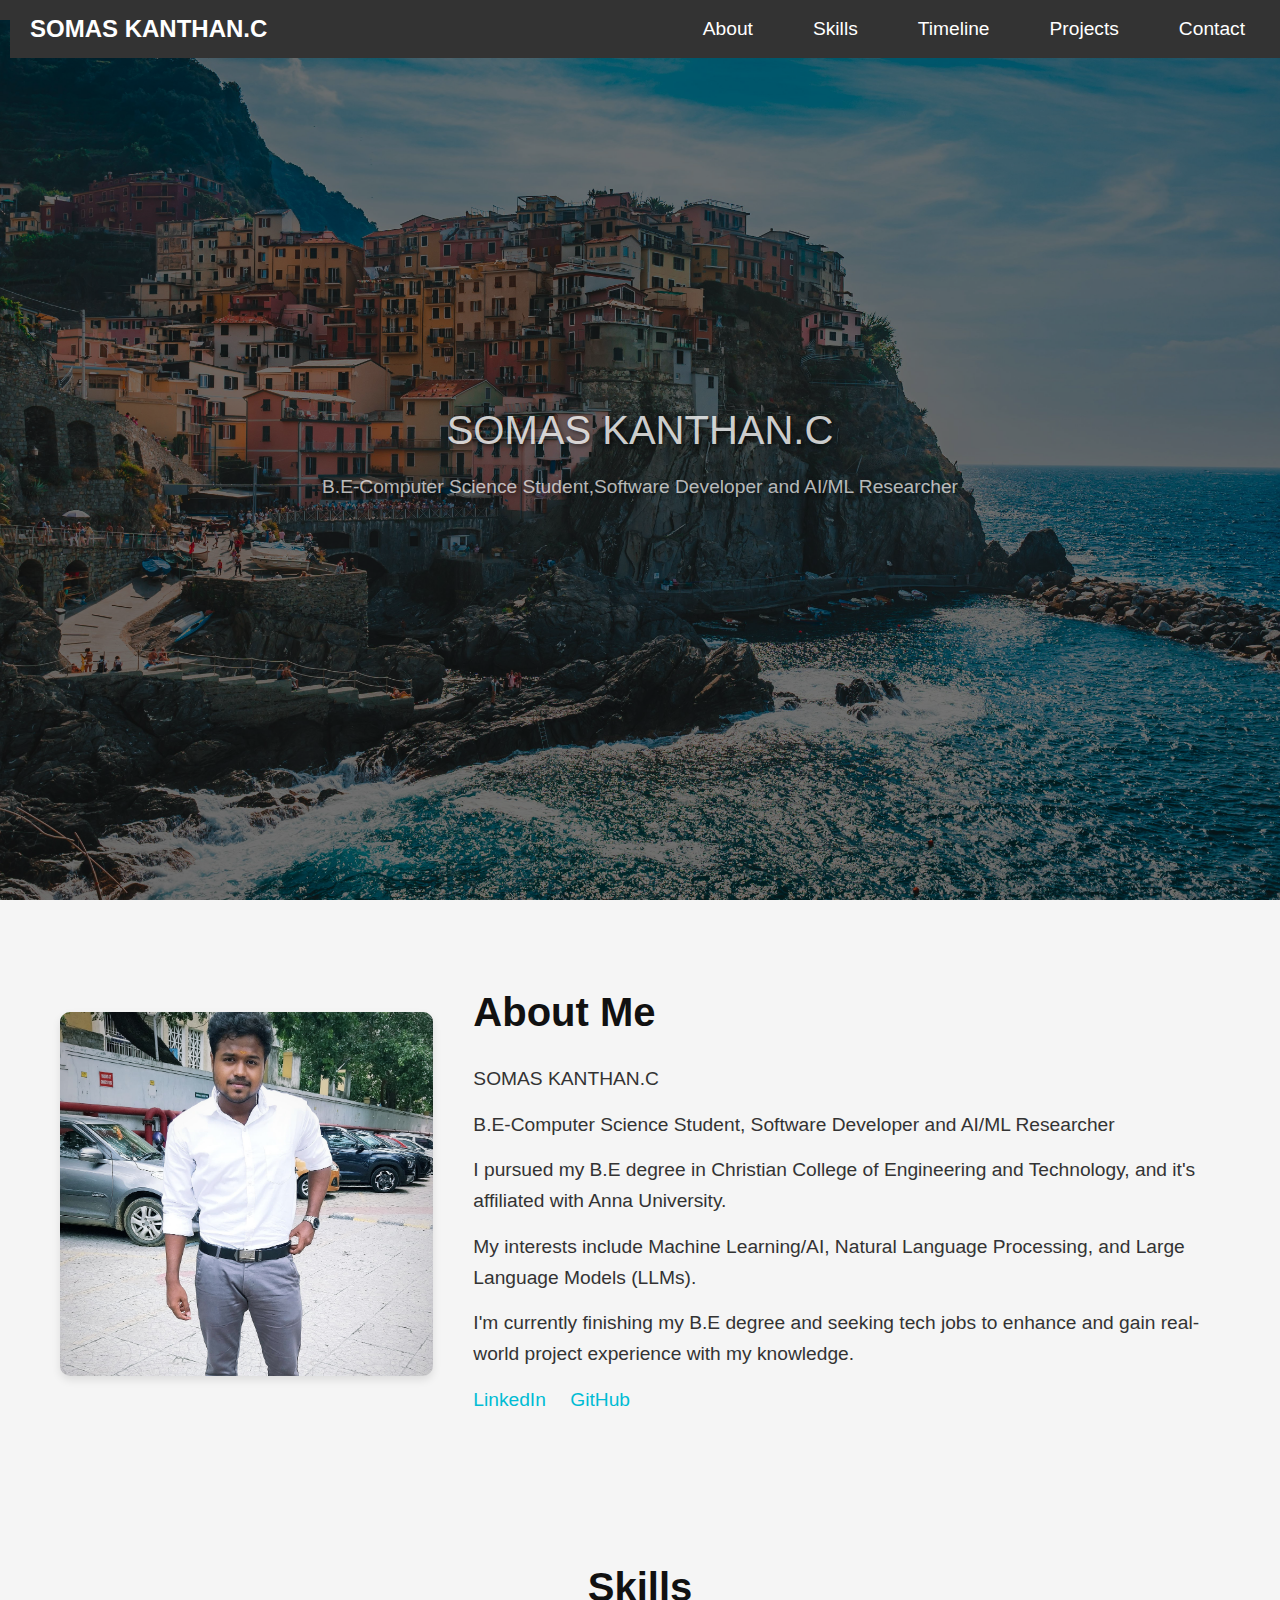
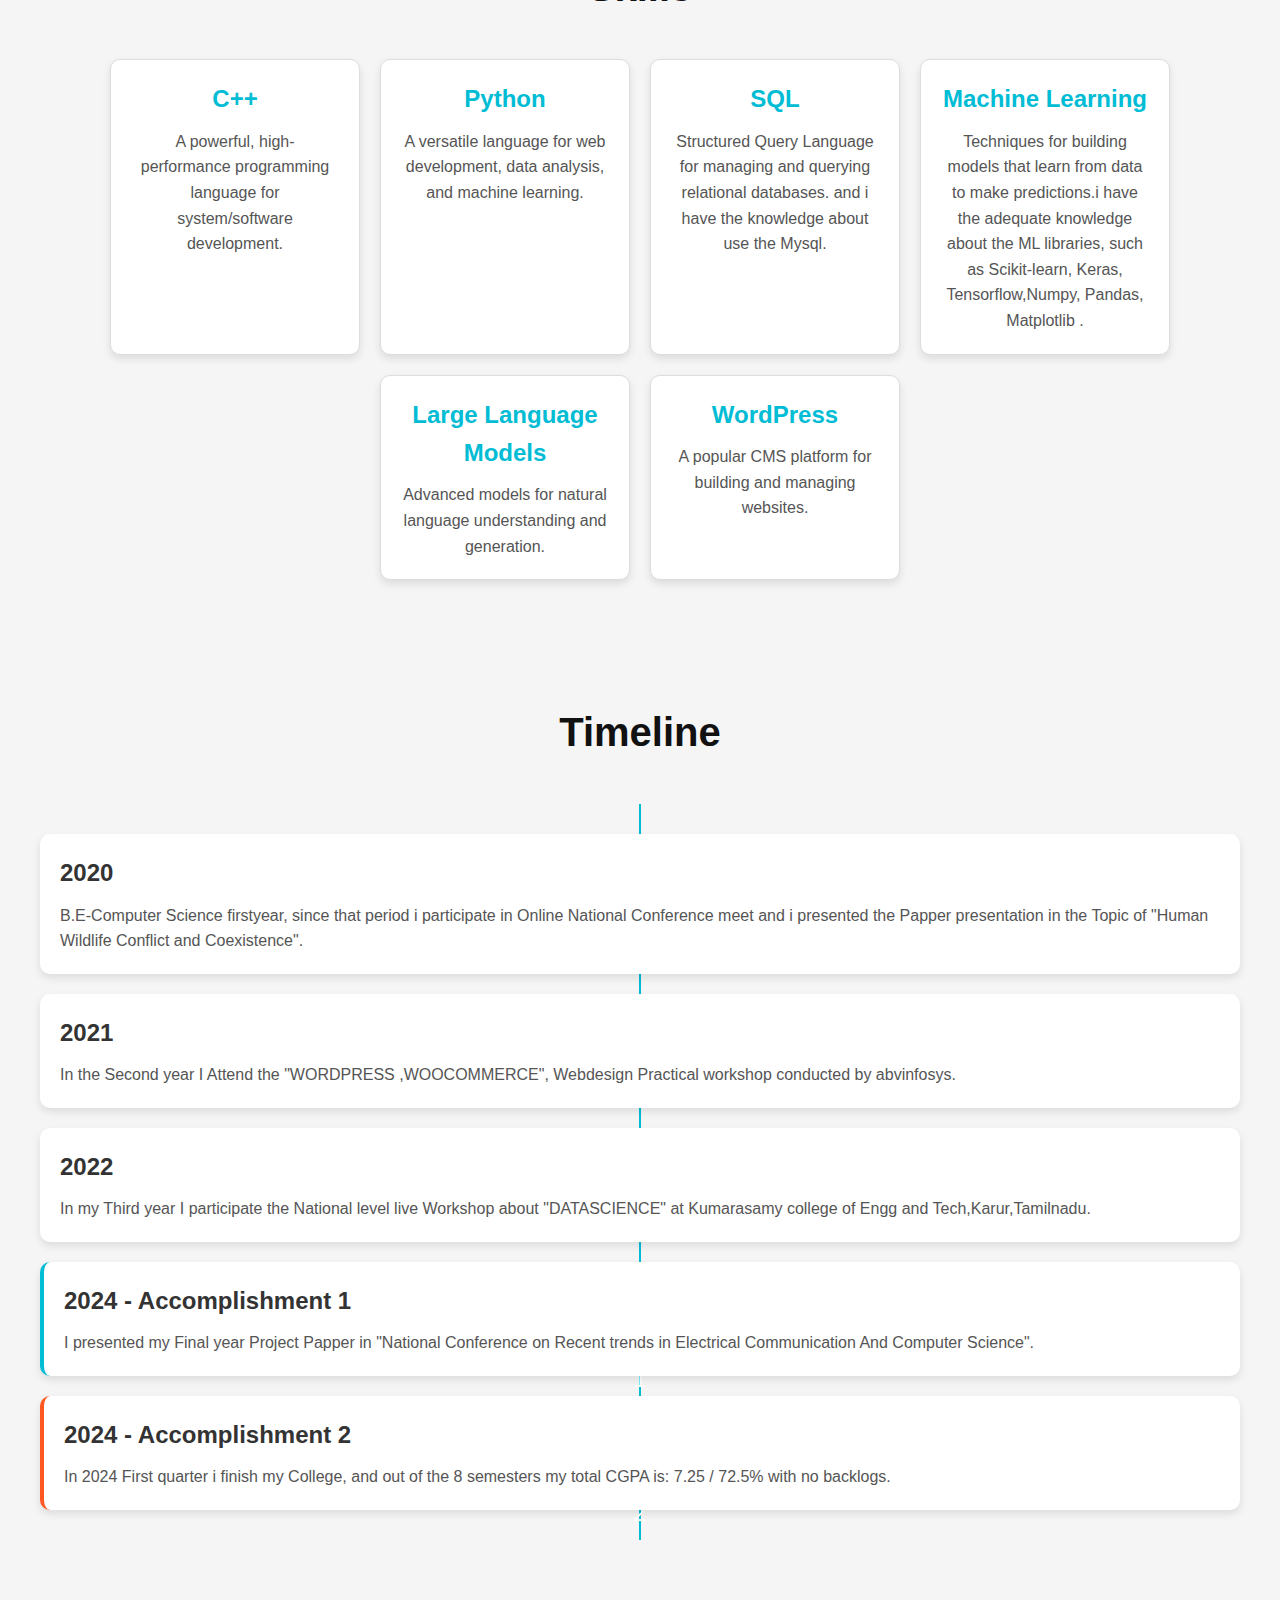
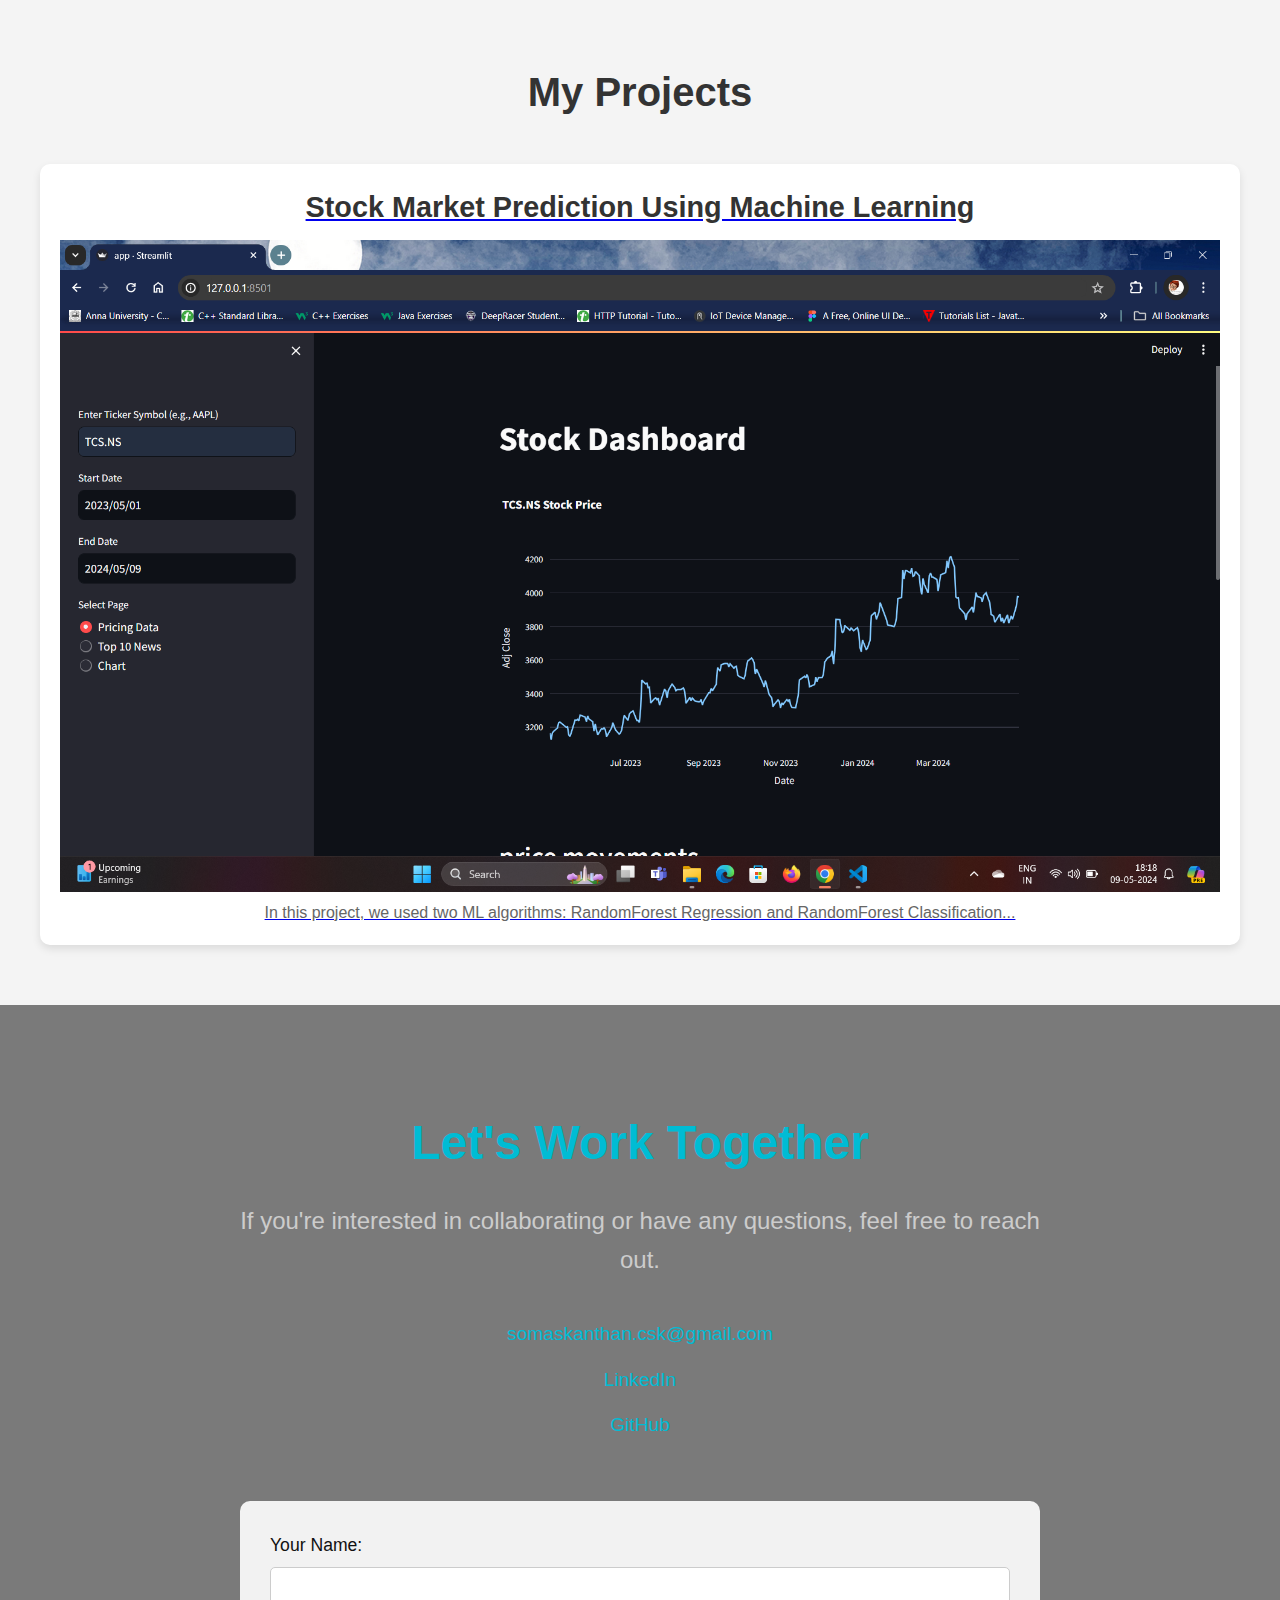
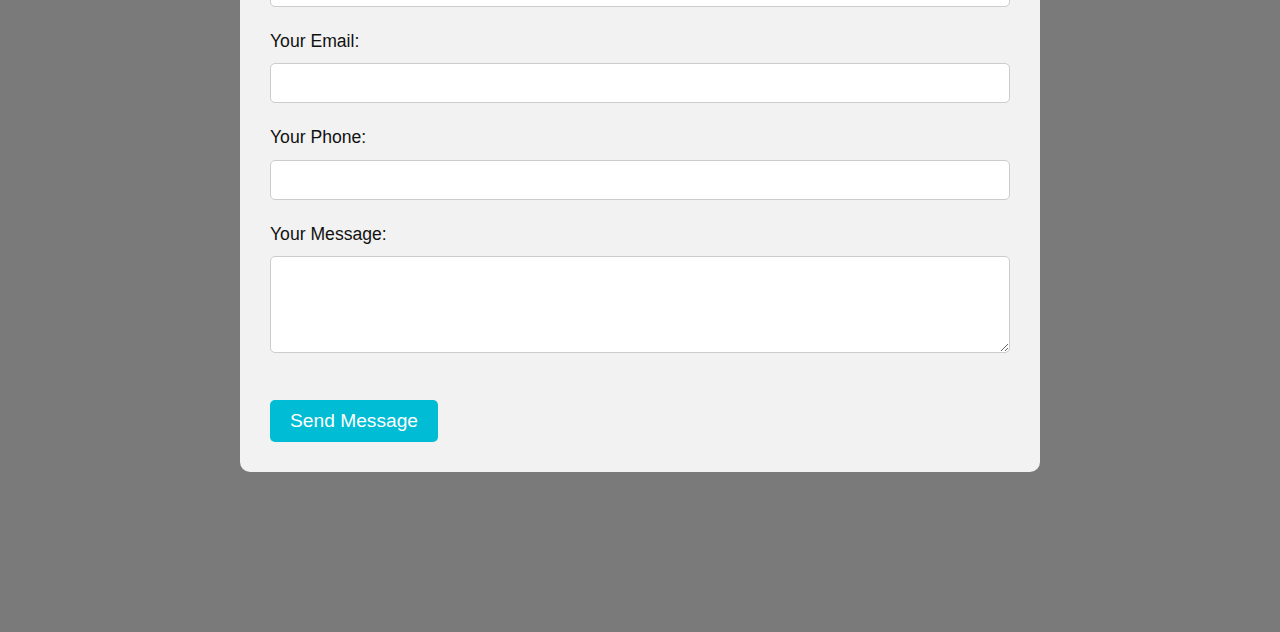
==== commit fcd823ef: "Update index.html" ====
--- a/index.html
+++ b/index.html
@@ -26,7 +26,7 @@
     <section id="hero" class="hero-section">
     <div class="hero-content">
         <h1>SOMAS KANTHAN.C</h1>
-        <p>B.E-Computer Science Student and AI/ML Researcher</p>
+        <p>B.E-Computer Science Student,Software Developer and AI/ML Researcher</p>
     </div>
 </section>
 <section id="about" class="about-section">
